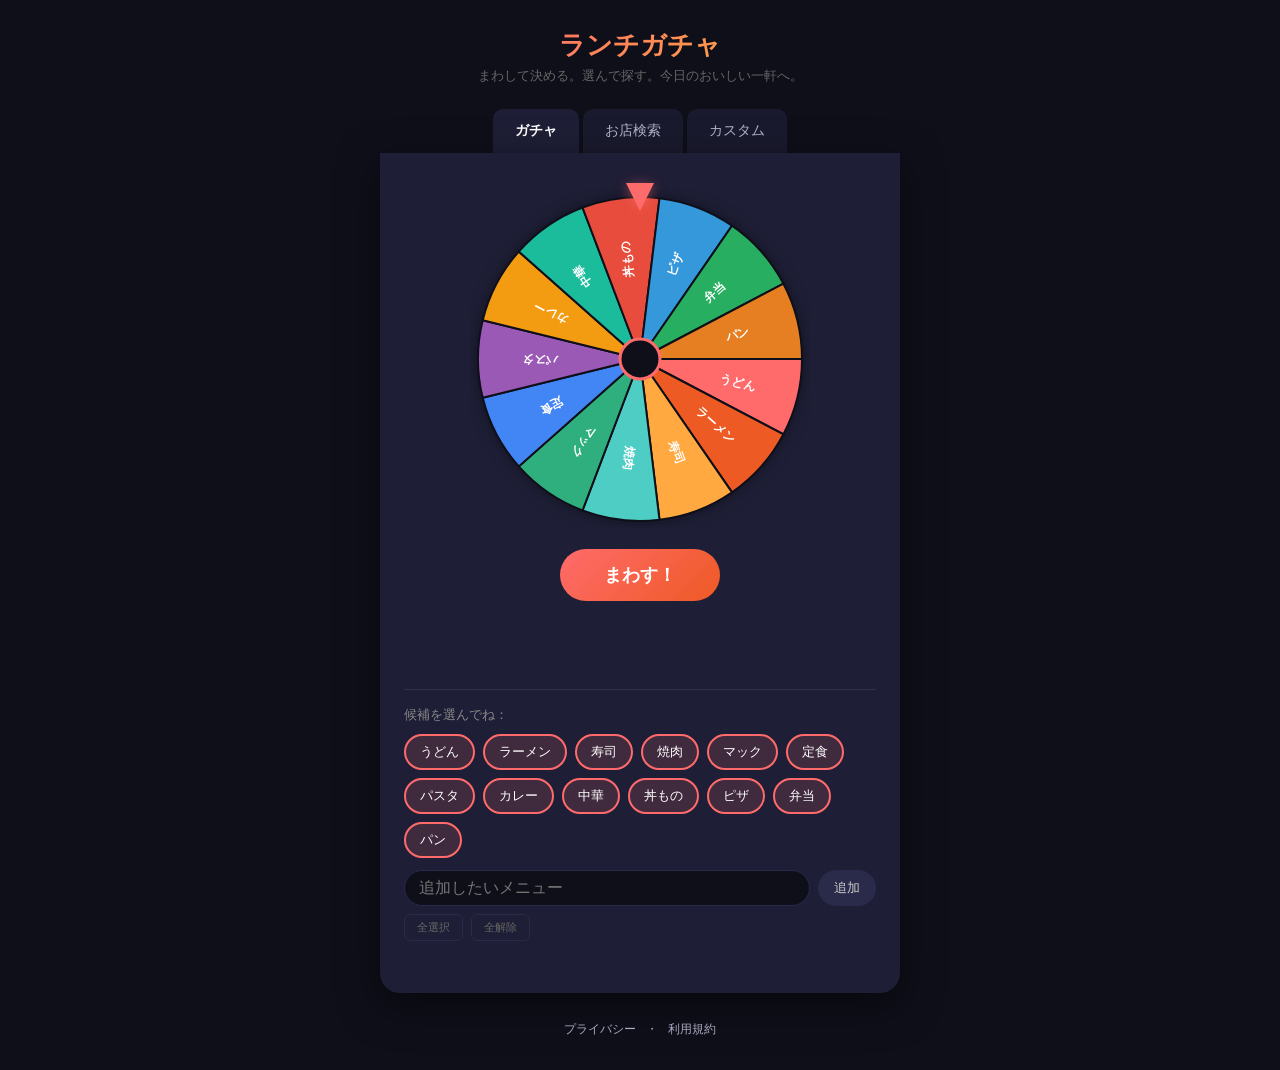
==== index.html @ 2dd6e172 "feat: enforce shared daily and monthly restaurant search limits" ====
<!DOCTYPE html>
<html lang="ja">
<head>
<meta charset="UTF-8">
<meta name="viewport" content="width=device-width, initial-scale=1.0, viewport-fit=cover">
<meta name="apple-mobile-web-app-capable" content="yes">
<meta name="theme-color" content="#0f0f1a">
<meta name="apple-mobile-web-app-title" content="ランチガチャ">
<link rel="apple-touch-icon" sizes="180x180" href="./icons/apple-touch-icon.png">
<link rel="icon" type="image/png" sizes="48x48" href="./icons/favicon.png">
<link rel="icon" type="image/svg+xml" href="./icons/app-icon.svg">
<title>ランチガチャ - 今日なに食べる？</title>
<link rel="stylesheet" href="./search.css">
<style>
  * { margin: 0; padding: 0; box-sizing: border-box; -webkit-tap-highlight-color: transparent; }
  html { -webkit-text-size-adjust: 100%; }
  body {
    font-family: -apple-system, 'Hiragino Sans', 'Segoe UI', sans-serif;
    background: #0f0f1a;
    color: #eee;
    min-height: 100vh;
    min-height: 100dvh;
    display: flex;
    flex-direction: column;
    align-items: center;
    padding: env(safe-area-inset-top) 0 calc(24px + env(safe-area-inset-bottom)) 0;
    overflow-x: hidden;
  }

  /* ヘッダー */
  .app-header {
    text-align: center;
    margin: 28px 0 8px;
  }
  .app-header h1 {
    font-size: 26px;
    font-weight: 800;
    background: linear-gradient(135deg, #ff6b6b, #ffa940);
    -webkit-background-clip: text;
    -webkit-text-fill-color: transparent;
    background-clip: text;
  }
  .app-header p {
    font-size: 13px;
    color: #666;
    margin-top: 4px;
  }

  /* タブ */
  .tabs {
    display: flex;
    gap: 4px;
    margin: 16px 0 0;
  }
  .tab {
    padding: 10px 28px;
    border: none;
    border-radius: 10px 10px 0 0;
    background: #1a1a2e;
    color: #666;
    font-size: 14px;
    cursor: pointer;
    transition: .2s;
  }
  .tab.active {
    background: #1e1e36;
    color: #fff;
    font-weight: bold;
  }

  /* メインコンテナ */
  .container {
    background: #1e1e36;
    border-radius: 0 0 20px 20px;
    padding: 28px 24px;
    width: 92%;
    max-width: 480px;
    display: flex;
    flex-direction: column;
    align-items: center;
    box-shadow: 0 12px 40px rgba(0,0,0,.5);
  }

  /* キャンバス */
  .wheel-wrapper {
    position: relative;
    margin: 8px 0 20px;
    width: 100%;
    max-width: 340px;
    aspect-ratio: 1;
  }
  canvas { display: block; width: 100%; height: 100%; }
  .pointer {
    position: absolute;
    top: -6px;
    left: 50%;
    transform: translateX(-50%);
    width: 0; height: 0;
    border-left: 14px solid transparent;
    border-right: 14px solid transparent;
    border-top: 28px solid #ff6b6b;
    filter: drop-shadow(0 2px 6px rgba(255,107,107,.5));
    z-index: 2;
  }

  /* ボタン */
  .btn-group {
    display: flex;
    gap: 12px;
    margin-bottom: 16px;
  }
  .spin-btn, .stop-btn {
    padding: 14px 44px;
    font-size: 18px;
    font-weight: bold;
    border: none;
    border-radius: 50px;
    color: #fff;
    cursor: pointer;
    transition: .2s;
  }
  .spin-btn {
    background: linear-gradient(135deg, #ff6b6b, #ee5a24);
  }
  .stop-btn {
    background: linear-gradient(135deg, #4ecdc4, #2eaf7d);
  }
  .spin-btn:hover, .stop-btn:hover { transform: scale(1.05); }
  .spin-btn:disabled, .stop-btn:disabled { opacity: .4; cursor: default; transform: none; }

  /* 結果 */
  .result-area {
    text-align: center;
    min-height: 48px;
    margin-bottom: 4px;
  }
  .result-text {
    font-size: 28px;
    font-weight: 800;
    color: #ffa940;
  }

  /* お店を探すボタン */
  .map-btn {
    display: none;
    margin-top: 12px;
    padding: 12px 28px;
    font-size: 15px;
    font-weight: bold;
    border: none;
    border-radius: 50px;
    background: linear-gradient(135deg, #4285f4, #34a853);
    color: #fff;
    cursor: pointer;
    transition: .2s;
    text-decoration: none;
  }
  .map-btn:hover { transform: scale(1.05); opacity: .9; }

  /* 位置情報ステータス */
  .location-status {
    font-size: 12px;
    color: #555;
    margin-top: 8px;
    text-align: center;
  }
  .location-status.ok { color: #4ecdc4; }
  .location-status.ng { color: #ff6b6b; }

  /* 項目選択エリア */
  .select-area {
    width: 100%;
    margin-top: 20px;
    border-top: 1px solid rgba(255,255,255,.08);
    padding-top: 16px;
  }
  .select-area .area-label {
    font-size: 13px;
    color: #888;
    display: block;
    margin-bottom: 10px;
  }
  .select-grid {
    display: flex;
    flex-wrap: wrap;
    gap: 8px;
    margin-bottom: 10px;
  }
  .item-toggle {
    padding: 7px 14px;
    border: 2px solid #2a2a4a;
    border-radius: 20px;
    background: transparent;
    color: #666;
    font-size: 13px;
    cursor: pointer;
    transition: .2s;
  }
  .item-toggle.active {
    background: rgba(255,107,107,.15);
    border-color: #ff6b6b;
    color: #fff;
  }
  .item-toggle:hover { border-color: #ff6b6b; }
  .add-item-row {
    display: flex;
    gap: 8px;
    margin-top: 12px;
  }
  .add-item-row input {
    flex: 1;
    padding: 8px 14px;
    background: #0f0f1a;
    border: 1px solid #2a2a4a;
    border-radius: 20px;
    color: #eee;
    font-size: 16px;
    outline: none;
  }
  .add-item-row input:focus { border-color: #ff6b6b; }
  .add-item-row button {
    padding: 8px 16px;
    background: #2a2a4a;
    border: none;
    border-radius: 20px;
    color: #ccc;
    font-size: 13px;
    cursor: pointer;
    white-space: nowrap;
    transition: .2s;
  }
  .add-item-row button:hover { background: #3a3a5a; color: #fff; }
  .select-actions {
    display: flex;
    gap: 8px;
    margin-top: 8px;
  }
  .select-actions button {
    padding: 5px 12px;
    background: none;
    border: 1px solid #2a2a4a;
    border-radius: 6px;
    color: #666;
    font-size: 11px;
    cursor: pointer;
    transition: .2s;
  }
  .select-actions button:hover { background: #2a2a4a; color: #fff; }
  .item-toggle .remove-x {
    margin-left: 5px;
    font-size: 11px;
    opacity: .5;
  }
  .item-toggle .remove-x:hover { opacity: 1; }
  .warn-msg {
    color: #ff6b6b;
    font-size: 12px;
    margin-top: 6px;
    min-height: 18px;
  }

  /* カスタム入力 */
  .custom-area {
    width: 100%;
    margin-top: 20px;
    border-top: 1px solid rgba(255,255,255,.08);
    padding-top: 16px;
  }
  .custom-area label {
    font-size: 13px;
    color: #888;
    display: block;
    margin-bottom: 6px;
  }
  .custom-area textarea {
    width: 100%;
    height: 100px;
    background: #0f0f1a;
    border: 1px solid #2a2a4a;
    border-radius: 10px;
    color: #eee;
    padding: 10px;
    font-size: 16px;
    resize: vertical;
  }
  .custom-area .apply-btn {
    margin-top: 8px;
    padding: 8px 20px;
    background: #2a2a4a;
    color: #ccc;
    border: none;
    border-radius: 8px;
    cursor: pointer;
    font-size: 13px;
  }
  .custom-area .apply-btn:hover { background: #3a3a5a; color: #fff; }

  /* スマホ向け */
  @media (max-width: 480px) {
    .app-header { margin: 16px 0 6px; }
    .app-header h1 { font-size: 22px; }
    .app-header p { font-size: 12px; }
    .tabs { margin: 10px 0 0; }
    .tab { padding: 8px 22px; font-size: 13px; }
    .container { padding: 20px 16px; width: 96%; }
    .wheel-wrapper { margin: 4px 0 16px; }
    .spin-btn, .stop-btn { padding: 12px 36px; font-size: 16px; }
    .result-text { font-size: 24px; }
    .map-btn { padding: 11px 22px; font-size: 14px; }
    .item-toggle { padding: 6px 12px; font-size: 12px; }
    .select-grid { gap: 6px; }
    .add-item-row input { padding: 8px 12px; }
  }

  /* 超小型画面 */
  @media (max-width: 360px) {
    .container { padding: 16px 12px; }
    .spin-btn, .stop-btn { padding: 10px 28px; font-size: 15px; }
    .item-toggle { padding: 5px 10px; font-size: 11px; }
  }

  /* hover無効化（タッチデバイス） */
  @media (hover: none) {
    .spin-btn:hover, .stop-btn:hover, .map-btn:hover,
    .item-toggle:hover, .select-actions button:hover,
    .add-item-row button:hover, .custom-area .apply-btn:hover {
      transform: none;
      opacity: 1;
    }
  }

  /* ボタンのタッチフィードバック */
  .spin-btn:active, .stop-btn:active { transform: scale(0.95); }
  .map-btn:active { transform: scale(0.95); }
  .item-toggle:active { transform: scale(0.95); }

  @keyframes pop {
    0% { transform: scale(0.5); opacity: 0; }
    70% { transform: scale(1.15); }
    100% { transform: scale(1); opacity: 1; }
  }
  @keyframes fadeUp {
    0% { transform: translateY(12px); opacity: 0; }
    100% { transform: translateY(0); opacity: 1; }
  }
</style>
</head>
<body>

<div class="app-header">
  <h1>ランチガチャ</h1>
  <p>まわして決める。選んで探す。今日のおいしい一軒へ。</p>
</div>

<div class="tabs" aria-label="機能を選ぶ">
  <button class="tab active" data-tab="lunch" aria-pressed="true" onclick="switchTab('lunch')">ガチャ</button>
  <button class="tab" data-tab="search" aria-pressed="false" onclick="switchTab('search')">お店検索</button>
  <button class="tab" data-tab="custom" aria-pressed="false" onclick="switchTab('custom')">カスタム</button>
</div>

<div class="container">
  <div id="gachaPanel" class="gacha-panel">
  <div class="wheel-wrapper">
    <div class="pointer"></div>
    <canvas id="wheelCanvas" width="340" height="340"></canvas>
  </div>
  <div class="btn-group">
    <button class="spin-btn" id="spinBtn" onclick="spin()">まわす！</button>
    <button class="stop-btn" id="stopBtn" onclick="stopSpin()" style="display:none">ストップ！</button>
  </div>

  <div class="result-area">
    <div class="result-text" id="result" aria-live="polite"></div>
    <button id="resultSearchBtn" class="primary-action" hidden>このジャンルでお店を探す</button>
    <a class="map-btn" id="mapBtn" target="_blank" rel="noopener noreferrer">通常のGoogleマップ検索</a>
    <div class="location-status" id="locationStatus"></div>
  </div>

  <!-- ランチ選択エリア -->
  <div class="select-area" id="lunchSelectArea">
    <span class="area-label">候補を選んでね：</span>
    <div class="select-grid" id="lunchGrid"></div>
    <div class="add-item-row">
      <input type="text" id="addItemInput" placeholder="追加したいメニュー" onkeydown="if(event.key==='Enter')addCustomItem()">
      <button onclick="addCustomItem()">追加</button>
    </div>
    <div class="select-actions">
      <button onclick="toggleAll(true)">全選択</button>
      <button onclick="toggleAll(false)">全解除</button>
    </div>
    <div class="warn-msg" id="warnMsg"></div>
  </div>

  <!-- カスタム入力エリア -->
  <div class="custom-area" id="customArea" style="display:none;">
    <label>項目を1行ずつ入力してください：</label>
    <textarea id="customInput">項目1
項目2
項目3</textarea>
    <button class="apply-btn" onclick="applyCustom()">反映する</button>
    <p id="customWarn" class="warn-msg" aria-live="polite"></p>
  </div>
  </div>

  <section id="searchPanel" class="search-panel" aria-labelledby="searchTitle" hidden>
    <p class="eyebrow">今日の気分から</p>
    <h2 id="searchTitle">評判のお店を探す</h2>
    <p class="search-intro">好きなジャンルと条件を選んで、近くのお店を検索。</p>
    <form id="restaurantSearchForm">
      <fieldset class="genre-fieldset">
        <legend>1. ジャンルを選ぶ</legend>
        <div id="genreGrid" class="genre-grid"></div>
        <label class="free-genre-label" for="genreInput">検索するジャンル・店名（編集できます）</label>
        <input id="genreInput" name="genre" type="text" maxlength="80" placeholder="例：そば、ハンバーグ" autocomplete="off" required>
      </fieldset>
      <fieldset class="filter-fieldset">
        <legend>2. お店の条件</legend>
        <div class="filter-grid">
          <label for="minRating">評価
            <select id="minRating" name="minRating">
              <option value="4" selected>★4.0以上</option>
              <option value="4.2">★4.2以上</option>
              <option value="4.5">★4.5以上</option>
            </select>
          </label>
          <label for="minReviews">口コミ件数
            <select id="minReviews" name="minReviews">
              <option value="50">50件以上</option>
              <option value="100" selected>100件以上</option>
              <option value="300">300件以上</option>
              <option value="500">500件以上</option>
            </select>
          </label>
          <label for="radiusKm">現在地からの距離
            <select id="radiusKm" name="radiusKm">
              <option value="1">1km以内</option>
              <option value="3">3km以内</option>
              <option value="5" selected>5km以内</option>
              <option value="10">10km以内</option>
            </select>
          </label>
          <label for="sortOrder">並び順
            <select id="sortOrder" name="sortOrder">
              <option value="rating">評価が高い順</option>
              <option value="reviews">口コミが多い順</option>
              <option value="distance">近い順</option>
            </select>
          </label>
        </div>
      </fieldset>
      <button id="searchBtn" class="primary-action" type="submit">この条件でお店を検索</button>
      <p class="search-hint">検索時に現在地を使用します。距離は直線距離です。</p>
    </form>
    <div id="searchStatus" class="search-status" role="status" aria-live="polite"></div>
    <p id="searchQuota" class="search-hint" aria-live="polite" hidden></p>
    <section id="searchResults" aria-labelledby="resultsTitle" hidden>
      <div class="results-heading"><h3 id="resultsTitle"></h3><span class="google-attribution" translate="no">Google Maps</span></div>
      <p id="resultCriteria" class="search-hint"></p>
      <p class="search-hint">取得できた候補の中から、条件に合うお店を最大10件表示します。</p>
      <ol id="restaurantList" class="restaurant-list"></ol>
      <a id="shortlistLink" class="primary-action shortlist-link" target="_blank" rel="noopener noreferrer" hidden>候補店をまとめてGoogleマップで開く</a>
    </section>
    <div class="normal-search">
      <a id="normalSearchLink" target="_blank" rel="noopener noreferrer">通常のGoogleマップ検索を開く ↗</a>
      <p>このリンクには、評価・口コミ件数の条件は適用されません。</p>
    </div>
  </section>
</div>

<footer class="app-footer"><a href="./privacy.html">プライバシー</a><span>・</span><a href="./terms.html">利用規約</a></footer>

<script src="./config.js"></script>
<script src="./search-core.js"></script>
<script src="./places-search.js"></script>
<script src="./search-ui.js"></script>

<script>
const LUNCH_ITEMS = [
  'うどん', 'ラーメン', '寿司', '焼肉', 'マック',
  '定食', 'パスタ', 'カレー', '中華', '丼もの',
  'ピザ', '弁当', 'パン'
];

const COLORS = [
  '#ff6b6b', '#ee5a24', '#ffa940', '#4ecdc4', '#2eaf7d',
  '#4285f4', '#9b59b6', '#f39c12', '#1abc9c', '#e74c3c',
  '#3498db', '#27ae60', '#e67e22'
];

let allLunchItems = [...LUNCH_ITEMS];
let lunchSelected = {};
allLunchItems.forEach(item => lunchSelected[item] = true);
let userAddedItems = new Set();

let items = [...allLunchItems];
let currentTab = 'lunch';
let spinning = false;
let currentAngle = 0;
let userLat = null;
let userLng = null;

const canvas = document.getElementById('wheelCanvas');
const ctx = canvas.getContext('2d');
let cx, cy, radius;

function resizeCanvas() {
  const wrapper = canvas.parentElement;
  const size = Math.min(wrapper.clientWidth, 340);
  if (size <= 0) return;
  const dpr = window.devicePixelRatio || 1;
  canvas.width = size * dpr;
  canvas.height = size * dpr;
  canvas.style.width = size + 'px';
  canvas.style.height = size + 'px';
  ctx.setTransform(dpr, 0, 0, dpr, 0, 0);
  cx = size / 2;
  cy = size / 2;
  radius = cx - 8;
  drawWheel();
}

window.addEventListener('resize', resizeCanvas);

// 現在地は検索操作時だけ取得し、画面を開いている間だけ保持する。
let locationPromise = null;
function getLocation() {
  if (locationPromise) return locationPromise;
  const statusEl = document.getElementById('locationStatus');
  locationPromise = new Promise((resolve, reject) => {
    if (!navigator.geolocation) {
      reject(Object.assign(new Error('位置情報に非対応のブラウザです。'), { code: 'LOCATION_UNAVAILABLE' }));
      return;
    }
    navigator.geolocation.getCurrentPosition(
      (pos) => {
        userLat = pos.coords.latitude;
        userLng = pos.coords.longitude;
        statusEl.textContent = '現在地を取得しました';
        statusEl.className = 'location-status ok';
        resolve({ lat: userLat, lng: userLng });
      },
      (error) => {
        statusEl.textContent = '現在地を取得できませんでした';
        statusEl.className = 'location-status ng';
        reject(Object.assign(new Error('現在地を取得できませんでした。'), {
          code: error.code === 1 ? 'LOCATION_DENIED' : 'LOCATION_UNAVAILABLE'
        }));
      },
      { enableHighAccuracy: false, timeout: 10000, maximumAge: 60000 }
    );
  }).finally(() => { locationPromise = null; });
  return locationPromise;
}

function drawWheel() {
  const n = items.length;
  const arc = (2 * Math.PI) / n;
  ctx.clearRect(0, 0, canvas.width, canvas.height);

  ctx.save();
  ctx.shadowColor = 'rgba(0,0,0,0.4)';
  ctx.shadowBlur = 16;
  ctx.beginPath();
  ctx.arc(cx, cy, radius, 0, 2 * Math.PI);
  ctx.fillStyle = '#111';
  ctx.fill();
  ctx.restore();

  for (let i = 0; i < n; i++) {
    const startAngle = currentAngle + i * arc;
    const endAngle = startAngle + arc;

    ctx.beginPath();
    ctx.moveTo(cx, cy);
    ctx.arc(cx, cy, radius, startAngle, endAngle);
    ctx.closePath();
    ctx.fillStyle = COLORS[i % COLORS.length];
    ctx.fill();
    ctx.strokeStyle = '#0f0f1a';
    ctx.lineWidth = 2;
    ctx.stroke();

    ctx.save();
    ctx.translate(cx, cy);
    ctx.rotate(startAngle + arc / 2);
    ctx.fillStyle = '#fff';
    ctx.font = `bold ${n > 10 ? 12 : 14}px -apple-system, 'Hiragino Sans', sans-serif`;
    ctx.textAlign = 'center';
    ctx.textBaseline = 'middle';
    ctx.fillText(items[i], radius * 0.62, 0);
    ctx.restore();
  }

  ctx.beginPath();
  ctx.arc(cx, cy, 20, 0, 2 * Math.PI);
  ctx.fillStyle = '#0f0f1a';
  ctx.fill();
  ctx.strokeStyle = '#ff6b6b';
  ctx.lineWidth = 3;
  ctx.stroke();
}

let animId = null;
let stopRequested = false;
let spinSpeed = 0;

function spin() {
  if (spinning || items.length < 2) return;
  spinning = true;
  setGachaBusy(true);
  stopRequested = false;
  document.getElementById('spinBtn').style.display = 'none';
  document.getElementById('stopBtn').style.display = 'inline-block';
  document.getElementById('result').textContent = '';
  document.getElementById('mapBtn').style.display = 'none';
  document.getElementById('resultSearchBtn').hidden = true;

  spinSpeed = 0.15 + Math.random() * 0.05;
  let lastTime = performance.now();

  function animateConstant(now) {
    const dt = now - lastTime;
    lastTime = now;
    currentAngle = (currentAngle + spinSpeed * dt / 16) % (Math.PI * 2);
    drawWheel();
    if (!stopRequested) {
      animId = requestAnimationFrame(animateConstant);
    } else {
      decelerate();
    }
  }
  animId = requestAnimationFrame(animateConstant);
}

function stopSpin() {
  if (!spinning || stopRequested) return;
  stopRequested = true;
  document.getElementById('stopBtn').disabled = true;
}

function decelerate() {
  const duration = 2000 + Math.random() * 1000;
  const startSpeed = spinSpeed;
  const start = performance.now();

  function animateSlow(now) {
    const elapsed = now - start;
    const t = Math.min(elapsed / duration, 1);
    const easedT = 1 - Math.pow(1 - t, 3);
    const curSpeed = startSpeed * (1 - easedT);

    currentAngle = (currentAngle + curSpeed) % (Math.PI * 2);
    drawWheel();

    if (t < 1) {
      animId = requestAnimationFrame(animateSlow);
    } else {
      spinning = false;
      setGachaBusy(false);
      stopRequested = false;
      document.getElementById('stopBtn').style.display = 'none';
      document.getElementById('stopBtn').disabled = false;
      document.getElementById('spinBtn').style.display = 'inline-block';
      showResult();
    }
  }
  animId = requestAnimationFrame(animateSlow);
}

function showResult() {
  const n = items.length;
  const arc = (2 * Math.PI) / n;
  const pointerAngle = Math.PI * 1.5;
  let normalizedAngle = (pointerAngle - currentAngle % (Math.PI * 2) + Math.PI * 4) % (Math.PI * 2);
  let index = Math.floor(normalizedAngle / arc);
  if (index >= n) index = 0;

  const chosen = items[index];
  const resultEl = document.getElementById('result');
  resultEl.textContent = chosen;
  resultEl.style.animation = 'none';
  resultEl.offsetHeight;
  resultEl.style.animation = 'pop .4s ease';

  const mapBtn = document.getElementById('mapBtn');
  mapBtn.href = LunchSearchCore.buildSearchUrl(chosen, userLat !== null ? { lat: userLat, lng: userLng } : null);
  mapBtn.style.display = 'inline-block';
  mapBtn.style.animation = 'fadeUp .4s ease';
  const searchBtn = document.getElementById('resultSearchBtn');
  searchBtn.hidden = false;
  searchBtn.onclick = () => {
    LunchSearchUI.chooseGenre(chosen);
    switchTab('search');
  };
}

function setGachaBusy(busy) {
  document.querySelectorAll('.tabs button, #lunchSelectArea button, #lunchSelectArea input, #customArea button, #customArea textarea')
    .forEach(control => { control.disabled = busy; });
}

function buildLunchGrid() {
  const grid = document.getElementById('lunchGrid');
  grid.innerHTML = '';
  allLunchItems.forEach(name => {
    const btn = document.createElement('button');
    btn.className = 'item-toggle' + (lunchSelected[name] ? ' active' : '');
    btn.appendChild(document.createTextNode(name));

    if (userAddedItems.has(name)) {
      const x = document.createElement('span');
      x.className = 'remove-x';
      x.textContent = ' x';
      x.onclick = (e) => { e.stopPropagation(); removeCustomItem(name); };
      btn.appendChild(x);
    }

    btn.onclick = () => {
      lunchSelected[name] = !lunchSelected[name];
      btn.classList.toggle('active');
      updateLunchItems();
    };
    grid.appendChild(btn);
  });
}

function addCustomItem() {
  const input = document.getElementById('addItemInput');
  const name = input.value.trim();
  if (!name || allLunchItems.includes(name)) { input.value = ''; return; }
  allLunchItems.push(name);
  lunchSelected[name] = true;
  userAddedItems.add(name);
  input.value = '';
  buildLunchGrid();
  updateLunchItems();
}

function removeCustomItem(name) {
  allLunchItems = allLunchItems.filter(n => n !== name);
  delete lunchSelected[name];
  userAddedItems.delete(name);
  buildLunchGrid();
  updateLunchItems();
}

function toggleAll(state) {
  allLunchItems.forEach(name => lunchSelected[name] = state);
  buildLunchGrid();
  updateLunchItems();
}

function updateLunchItems() {
  const selected = allLunchItems.filter(name => lunchSelected[name]);
  const warn = document.getElementById('warnMsg');
  if (selected.length < 2) {
    warn.textContent = '2つ以上選んでください';
    document.getElementById('spinBtn').disabled = true;
    return;
  }
  warn.textContent = '';
  items = selected;
  currentAngle = 0;
  document.getElementById('result').textContent = '';
  document.getElementById('mapBtn').style.display = 'none';
  document.getElementById('resultSearchBtn').hidden = true;
  document.getElementById('spinBtn').disabled = false;
  drawWheel();
}

function switchTab(tab) {
  if (spinning) return;
  currentTab = tab;
  document.querySelectorAll('.tab').forEach(button => {
    const active = button.dataset.tab === tab;
    button.classList.toggle('active', active);
    button.setAttribute('aria-pressed', String(active));
  });
  document.getElementById('gachaPanel').hidden = tab === 'search';
  document.getElementById('searchPanel').hidden = tab !== 'search';
  if (tab === 'search') return;
  document.getElementById('lunchSelectArea').style.display = tab === 'lunch' ? '' : 'none';
  document.getElementById('customArea').style.display = tab === 'custom' ? 'block' : 'none';
  if (tab === 'lunch') updateLunchItems();
  else applyCustom();
  document.getElementById('result').textContent = '';
  document.getElementById('mapBtn').style.display = 'none';
  document.getElementById('resultSearchBtn').hidden = true;
  currentAngle = 0;
  resizeCanvas();
}

function applyCustom() {
  if (spinning) return;
  const text = document.getElementById('customInput').value.trim();
  const lines = text.split('\n').map(s => s.trim()).filter(s => s.length > 0);
  const valid = lines.length >= 2;
  document.getElementById('spinBtn').disabled = !valid;
  document.getElementById('customWarn').textContent = valid ? '' : '2つ以上の項目を入力してください';
  if (valid) {
    items = lines;
    currentAngle = 0;
    document.getElementById('result').textContent = '';
    document.getElementById('mapBtn').style.display = 'none';
    document.getElementById('resultSearchBtn').hidden = true;
    drawWheel();
  }
}

// 初期化
LunchSearchUI.init({ genres: LUNCH_ITEMS, getLocation });
buildLunchGrid();
resizeCanvas();
</script>

</body>
</html>
---- search.css ----
[hidden] { display: none !important; }
body .container { max-width: 520px; }
.gacha-panel { width: 100%; display: flex; flex-direction: column; align-items: center; }
.tabs button.tab { padding: 12px 22px; min-height: 44px; color: #b5b5ca; }
.tabs button.tab.active { color: #fff; }
button:focus-visible, a:focus-visible, input:focus-visible, select:focus-visible, textarea:focus-visible {
  outline: 3px solid #ffa940; outline-offset: 4px;
}
button:disabled { cursor: not-allowed; opacity: .55; }
.search-panel { width: 100%; }
.eyebrow { color: #4ecdc4; font-size: 12px; font-weight: 700; letter-spacing: .12em; margin-bottom: 6px; }
.search-panel h2 { color: #fff; font-size: 24px; line-height: 1.5; }
.search-intro { font-size: 13px; line-height: 1.8; color: #b7b7cc; margin: 8px 0 22px; }
.genre-fieldset, .filter-fieldset { border: 0; padding: 0; margin: 0 0 22px; min-width: 0; }
.search-panel legend { color: #eee; font-size: 14px; font-weight: bold; margin-bottom: 12px; }
.genre-grid { display: flex; flex-wrap: wrap; gap: 8px; margin-bottom: 14px; }
.genre-choice { min-height: 40px; padding: 9px 16px; border: 1px solid #41415e; border-radius: 24px; color: #c7c7db; background: #19192e; font-size: 14px; cursor: pointer; }
.genre-choice[aria-pressed="true"] { color: #fff; border-color: #4ecdc4; background: #244342; box-shadow: 0 0 0 1px #4ecdc4; }
.free-genre-label { display: block; font-size: 12px; color: #b7b7cc; margin-bottom: 8px; }
.search-panel input, .search-panel select { width: 100%; min-height: 46px; border: 1px solid #45455e; border-radius: 10px; padding: 10px 12px; background: #131324; color: #eee; font: inherit; font-size: 16px; }
.search-panel input::placeholder { color: #9292ac; }
.filter-grid { display: grid; grid-template-columns: repeat(2, minmax(0, 1fr)); gap: 14px 12px; }
.filter-grid label { display: grid; gap: 8px; font-size: 12px; color: #b7b7cc; min-width: 0; }
.primary-action { display: block; width: 100%; min-height: 48px; padding: 13px 14px; border: 0; border-radius: 12px; background: linear-gradient(135deg, #4ecdc4, #238b71); color: #fff; font-size: 15px; font-weight: bold; text-align: center; text-decoration: none; line-height: 1.5; cursor: pointer; }
.primary-action:hover { filter: brightness(1.08); }
.result-area .primary-action { margin-top: 14px; }
.result-area .map-btn { font-size: 13px; background: transparent; padding: 10px; color: #b7c9f6; }
.search-hint { font-size: 12px; line-height: 1.7; color: #a9a9c0; margin: 10px 0; }
.search-status { margin: 18px 0 12px; padding: 12px 14px; background: #161629; border-left: 3px solid #4ecdc4; border-radius: 6px; font-size: 13px; line-height: 1.8; color: #d8d8e4; }
.search-status:empty { display: none; }
.search-status[data-state="error"], .search-status[data-state="unavailable"] { border-color: #ffa940; }
.results-heading { display: flex; flex-wrap: wrap; align-items: center; justify-content: space-between; gap: 8px; margin-top: 24px; }
.results-heading h3 { font-size: 18px; }
.google-attribution { color: #fff; font-family: Arial, sans-serif; font-size: 14px; font-weight: 400; white-space: nowrap; }
.restaurant-list { list-style: none; padding: 0; margin: 14px 0; display: grid; gap: 12px; }
.restaurant-card { border: 1px solid #3b3b58; background: #18182d; border-radius: 14px; padding: 16px; overflow-wrap: anywhere; }
.restaurant-card h4 { font-size: 17px; line-height: 1.6; margin-bottom: 6px; }
.restaurant-stats { display: flex; flex-wrap: wrap; align-items: center; gap: 6px 14px; font-size: 13px; color: #b8b8d0; line-height: 1.8; }
.restaurant-rating { color: #ffc267; font-size: 16px; font-weight: bold; }
.restaurant-link { display: inline-block; margin-top: 10px; padding: 10px 0 4px; color: #86dcd6; font-size: 14px; text-decoration: none; }
.restaurant-attributions { color: #b7b7cc; font-size: 12px; margin-top: 8px; }
.restaurant-attributions a { color: #b7c9f6; }
.shortlist-link { margin-top: 16px; font-size: 14px; }
.normal-search { margin-top: 24px; padding-top: 18px; border-top: 1px solid #3b3b58; }
.normal-search a { color: #b7c9f6; font-size: 13px; line-height: 1.8; }
.normal-search p { margin-top: 6px; font-size: 11px; color: #aaaac1; line-height: 1.8; }
.app-footer { display: flex; gap: 10px; margin-top: 20px; color: #9999b2; font-size: 12px; }
.app-footer a { color: #aaaac1; text-decoration: none; padding: 8px 0; }
.app-footer span { padding: 8px 0; }
@media (max-width: 380px) {
  .tabs button.tab { padding: 10px 16px; }
  .search-panel h2 { font-size: 22px; }
  .genre-choice { padding: 8px 13px; }
  .filter-grid { gap: 12px 8px; }
  .search-panel select { padding: 10px 6px; font-size: 14px; }
}
@media (prefers-reduced-motion: reduce) {
  *, *::before, *::after { transition: none !important; animation: none !important; }
}
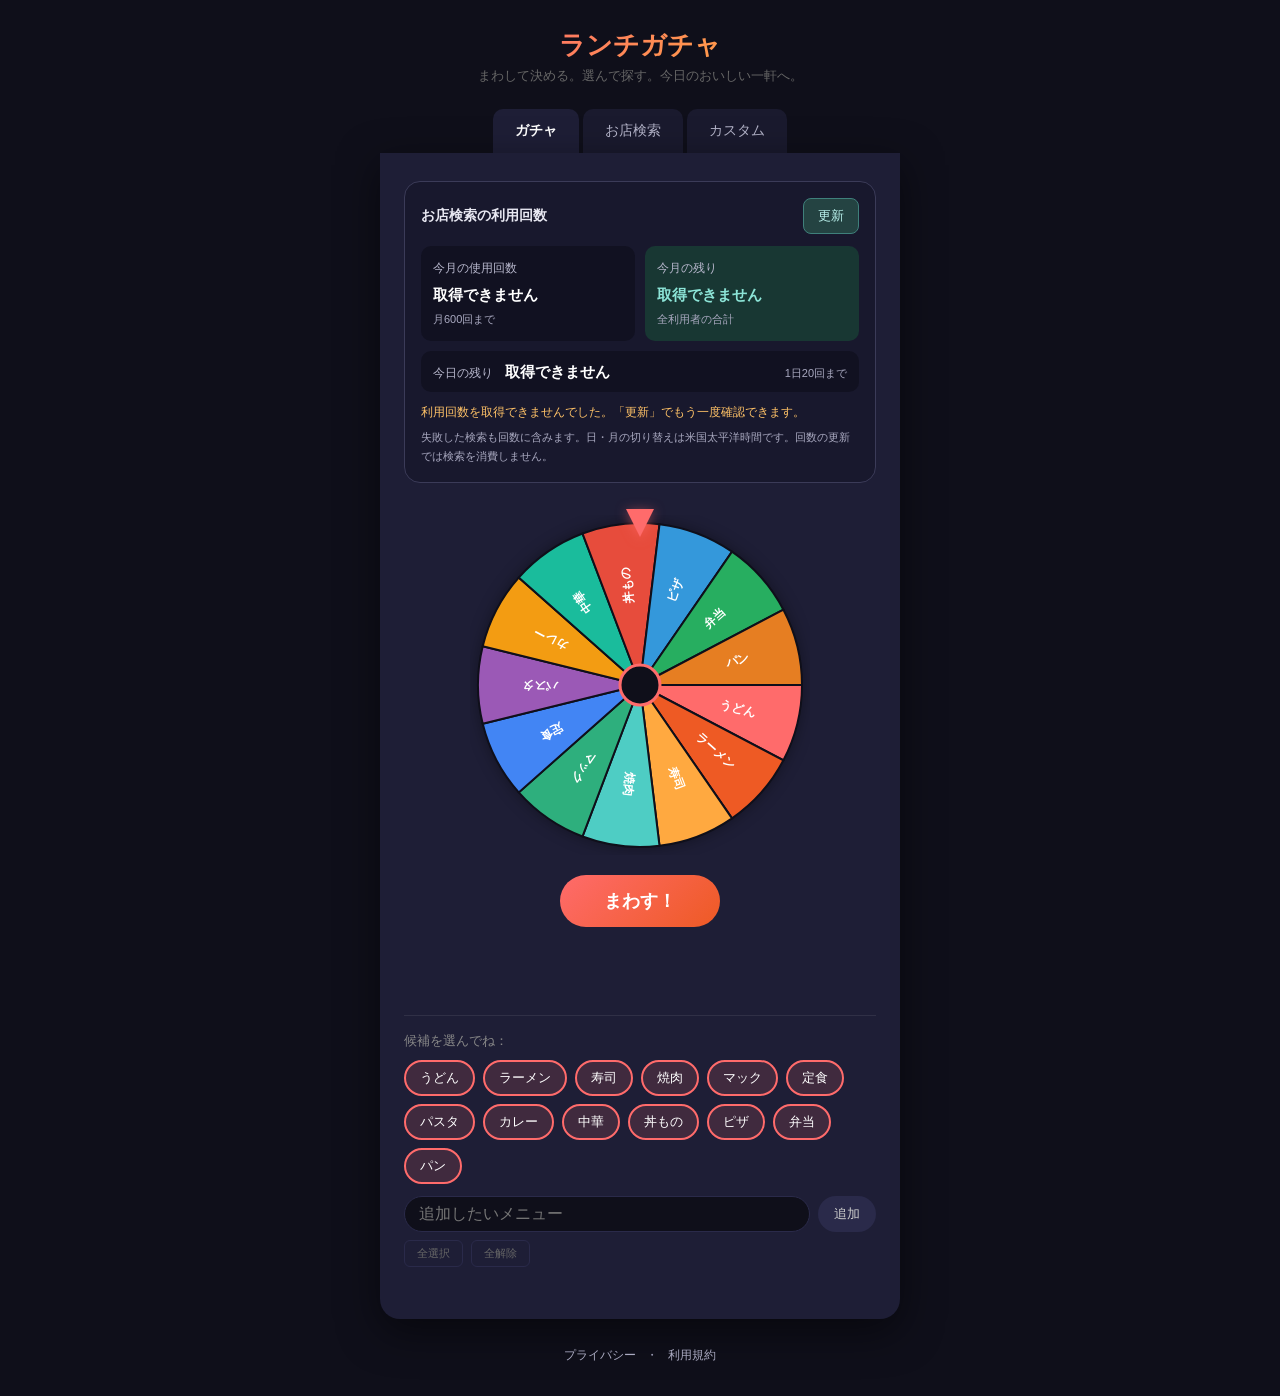
==== commit 075d8faf: "検索条件を拡充し、共有利用回数と残り回数を表示" ====
--- a/index.html
+++ b/index.html
@@ -359,6 +359,19 @@
 </div>
 
 <div class="container">
+  <section id="searchQuota" class="quota-panel" aria-labelledby="quotaTitle">
+    <div class="quota-heading">
+      <h2 id="quotaTitle">お店検索の利用回数</h2>
+      <button id="quotaRefreshBtn" type="button">更新</button>
+    </div>
+    <dl class="quota-cards" aria-live="polite" aria-atomic="true">
+      <div class="quota-card"><dt>今月の使用回数</dt><dd id="quotaMonthUsed">確認中…</dd><small>月600回まで</small></div>
+      <div class="quota-card quota-card-remaining"><dt>今月の残り</dt><dd id="quotaMonthRemaining">確認中…</dd><small>全利用者の合計</small></div>
+      <div class="quota-card quota-card-day"><dt>今日の残り</dt><dd id="quotaDayRemaining">確認中…</dd><small>1日20回まで</small></div>
+    </dl>
+    <p id="quotaStatus" class="quota-status" role="status">利用回数を確認中です。</p>
+    <p class="quota-note">失敗した検索も回数に含みます。日・月の切り替えは米国太平洋時間です。回数の更新では検索を消費しません。</p>
+  </section>
   <div id="gachaPanel" class="gacha-panel">
   <div class="wheel-wrapper">
     <div class="pointer"></div>
@@ -418,6 +431,8 @@
         <div class="filter-grid">
           <label for="minRating">評価
             <select id="minRating" name="minRating">
+              <option value="0">指定なし</option>
+              <option value="3.5">★3.5以上</option>
               <option value="4" selected>★4.0以上</option>
               <option value="4.2">★4.2以上</option>
               <option value="4.5">★4.5以上</option>
@@ -425,14 +440,18 @@
           </label>
           <label for="minReviews">口コミ件数
             <select id="minReviews" name="minReviews">
+              <option value="0">指定なし</option>
               <option value="50">50件以上</option>
               <option value="100" selected>100件以上</option>
               <option value="300">300件以上</option>
               <option value="500">500件以上</option>
+              <option value="1000">1000件以上</option>
             </select>
           </label>
           <label for="radiusKm">現在地からの距離
             <select id="radiusKm" name="radiusKm">
+              <option value="0.1">100m以内</option>
+              <option value="0.5">500m以内</option>
               <option value="1">1km以内</option>
               <option value="3">3km以内</option>
               <option value="5" selected>5km以内</option>
@@ -452,7 +471,6 @@
       <p class="search-hint">検索時に現在地を使用します。距離は直線距離です。</p>
     </form>
     <div id="searchStatus" class="search-status" role="status" aria-live="polite"></div>
-    <p id="searchQuota" class="search-hint" aria-live="polite" hidden></p>
     <section id="searchResults" aria-labelledby="resultsTitle" hidden>
       <div class="results-heading"><h3 id="resultsTitle"></h3><span class="google-attribution" translate="no">Google Maps</span></div>
       <p id="resultCriteria" class="search-hint"></p>
@@ -815,3 +833,4 @@
 
 </body>
 </html>
+
--- a/search.css
+++ b/search.css
@@ -8,6 +8,24 @@
 }
 button:disabled { cursor: not-allowed; opacity: .55; }
 .search-panel { width: 100%; }
+.quota-panel { width: 100%; margin: 0 0 24px; padding: 16px; border: 1px solid #3b3b58; border-radius: 16px; background: #18182d; }
+.quota-heading { display: flex; align-items: center; justify-content: space-between; gap: 12px; margin-bottom: 12px; }
+.quota-heading h2 { color: #e8e8f2; font-size: 14px; }
+.quota-heading button { min-height: 36px; padding: 7px 14px; color: #b9f1ec; background: #244342; border: 1px solid #3f807b; border-radius: 8px; cursor: pointer; }
+.quota-cards { display: grid; grid-template-columns: repeat(2, minmax(0, 1fr)); gap: 10px; margin: 0; }
+.quota-card { min-width: 0; padding: 14px 12px; border-radius: 10px; background: #111121; }
+.quota-card dt { color: #b7b7cc; font-size: 12px; }
+.quota-card dd { margin: 7px 0 4px; color: #fff; font-size: 24px; font-weight: bold; line-height: 1.4; overflow-wrap: anywhere; }
+.quota-card small { color: #a9a9c0; font-size: 11px; }
+.quota-card-remaining { background: #183733; }
+.quota-card-remaining dd { color: #8ce4d7; }
+.quota-card-day { grid-column: 1 / -1; display: flex; flex-wrap: wrap; align-items: baseline; gap: 6px 12px; padding: 10px 12px; }
+.quota-card-day dd { font-size: 20px; margin: 0; }
+.quota-card-day small { margin-left: auto; }
+.quota-panel[data-state="loading"] dd, .quota-panel[data-state="idle"] dd, .quota-panel[data-state="error"] dd { font-size: 15px; }
+.quota-status { margin: 10px 0 0; color: #c5d6d4; font-size: 12px; line-height: 1.7; }
+.quota-panel[data-state="error"] .quota-status { color: #ffc267; }
+.quota-note { margin-top: 6px; color: #a9a9c0; font-size: 11px; line-height: 1.7; }
 .eyebrow { color: #4ecdc4; font-size: 12px; font-weight: 700; letter-spacing: .12em; margin-bottom: 6px; }
 .search-panel h2 { color: #fff; font-size: 24px; line-height: 1.5; }
 .search-intro { font-size: 13px; line-height: 1.8; color: #b7b7cc; margin: 8px 0 22px; }
@@ -57,3 +75,4 @@
 @media (prefers-reduced-motion: reduce) {
   *, *::before, *::after { transition: none !important; animation: none !important; }
 }
+
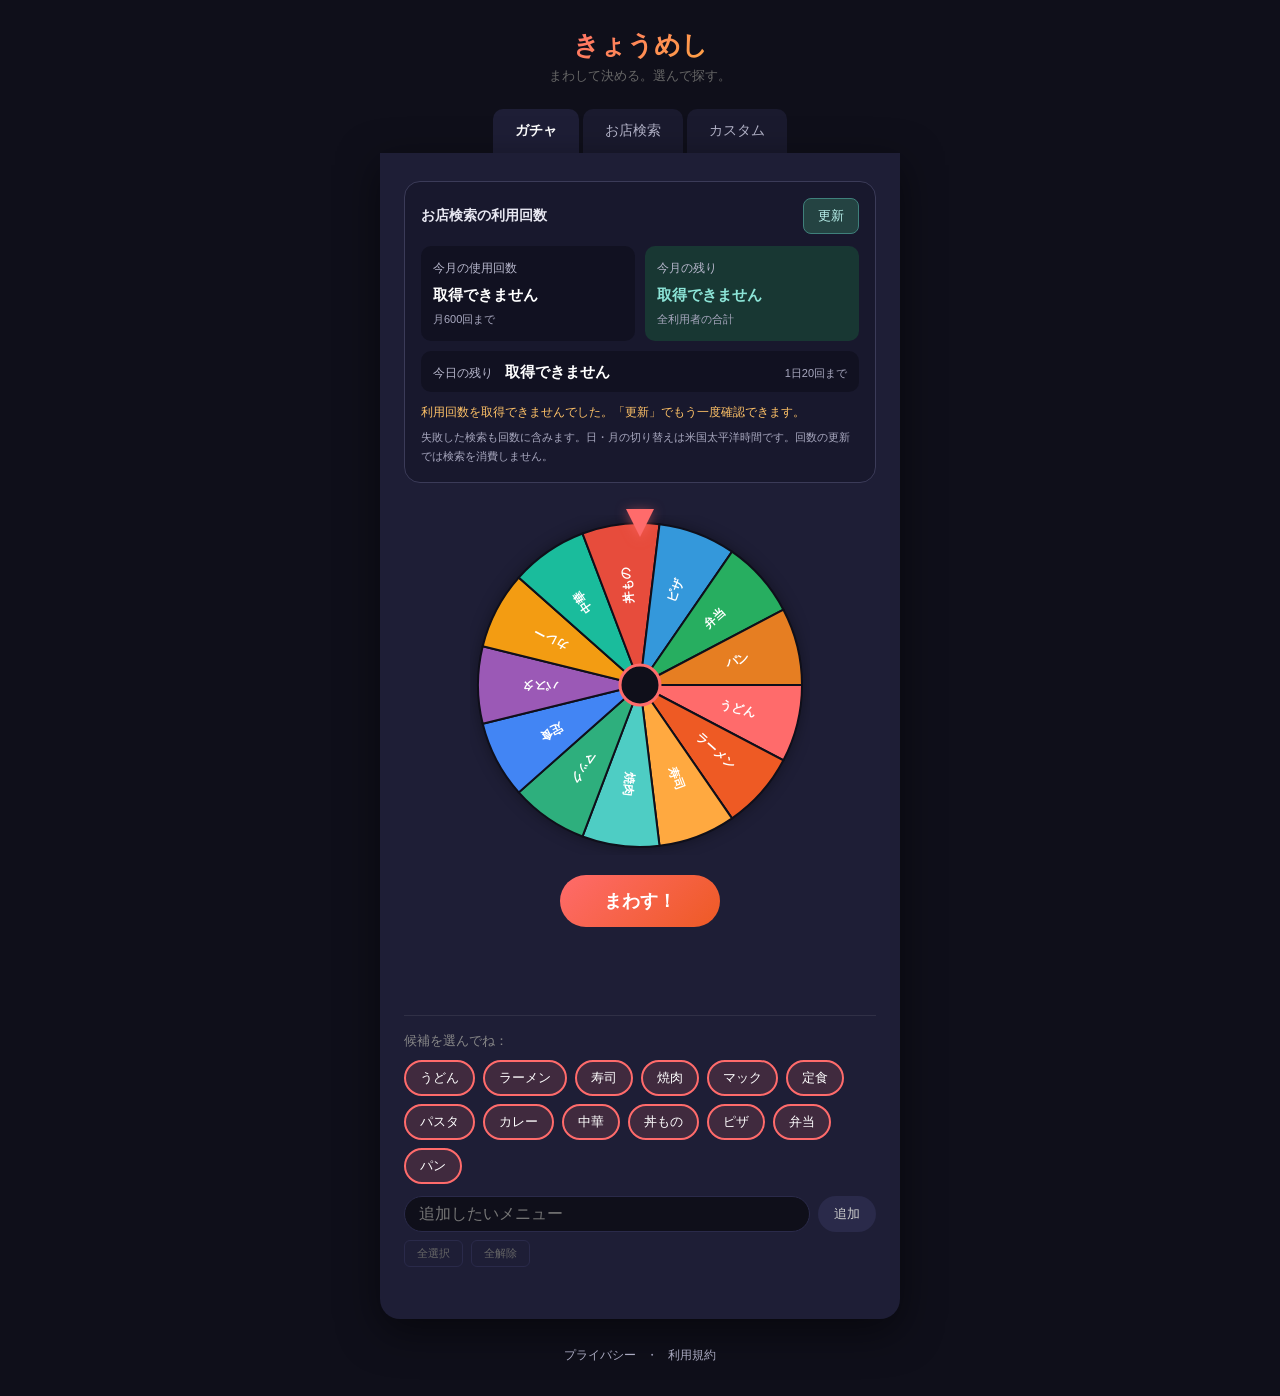
==== commit cc681300: "アプリ名をきょうめしに変更し、副題と関連表記を統一" ====
--- a/index.html
+++ b/index.html
@@ -5,11 +5,11 @@
 <meta name="viewport" content="width=device-width, initial-scale=1.0, viewport-fit=cover">
 <meta name="apple-mobile-web-app-capable" content="yes">
 <meta name="theme-color" content="#0f0f1a">
-<meta name="apple-mobile-web-app-title" content="ランチガチャ">
+<meta name="apple-mobile-web-app-title" content="きょうめし">
 <link rel="apple-touch-icon" sizes="180x180" href="./icons/apple-touch-icon.png">
 <link rel="icon" type="image/png" sizes="48x48" href="./icons/favicon.png">
 <link rel="icon" type="image/svg+xml" href="./icons/app-icon.svg">
-<title>ランチガチャ - 今日なに食べる？</title>
+<title>きょうめし - まわして決める。選んで探す。</title>
 <link rel="stylesheet" href="./search.css">
 <style>
   * { margin: 0; padding: 0; box-sizing: border-box; -webkit-tap-highlight-color: transparent; }
@@ -348,8 +348,8 @@
 <body>
 
 <div class="app-header">
-  <h1>ランチガチャ</h1>
-  <p>まわして決める。選んで探す。今日のおいしい一軒へ。</p>
+  <h1>きょうめし</h1>
+  <p>まわして決める。選んで探す。</p>
 </div>
 
 <div class="tabs" aria-label="機能を選ぶ">
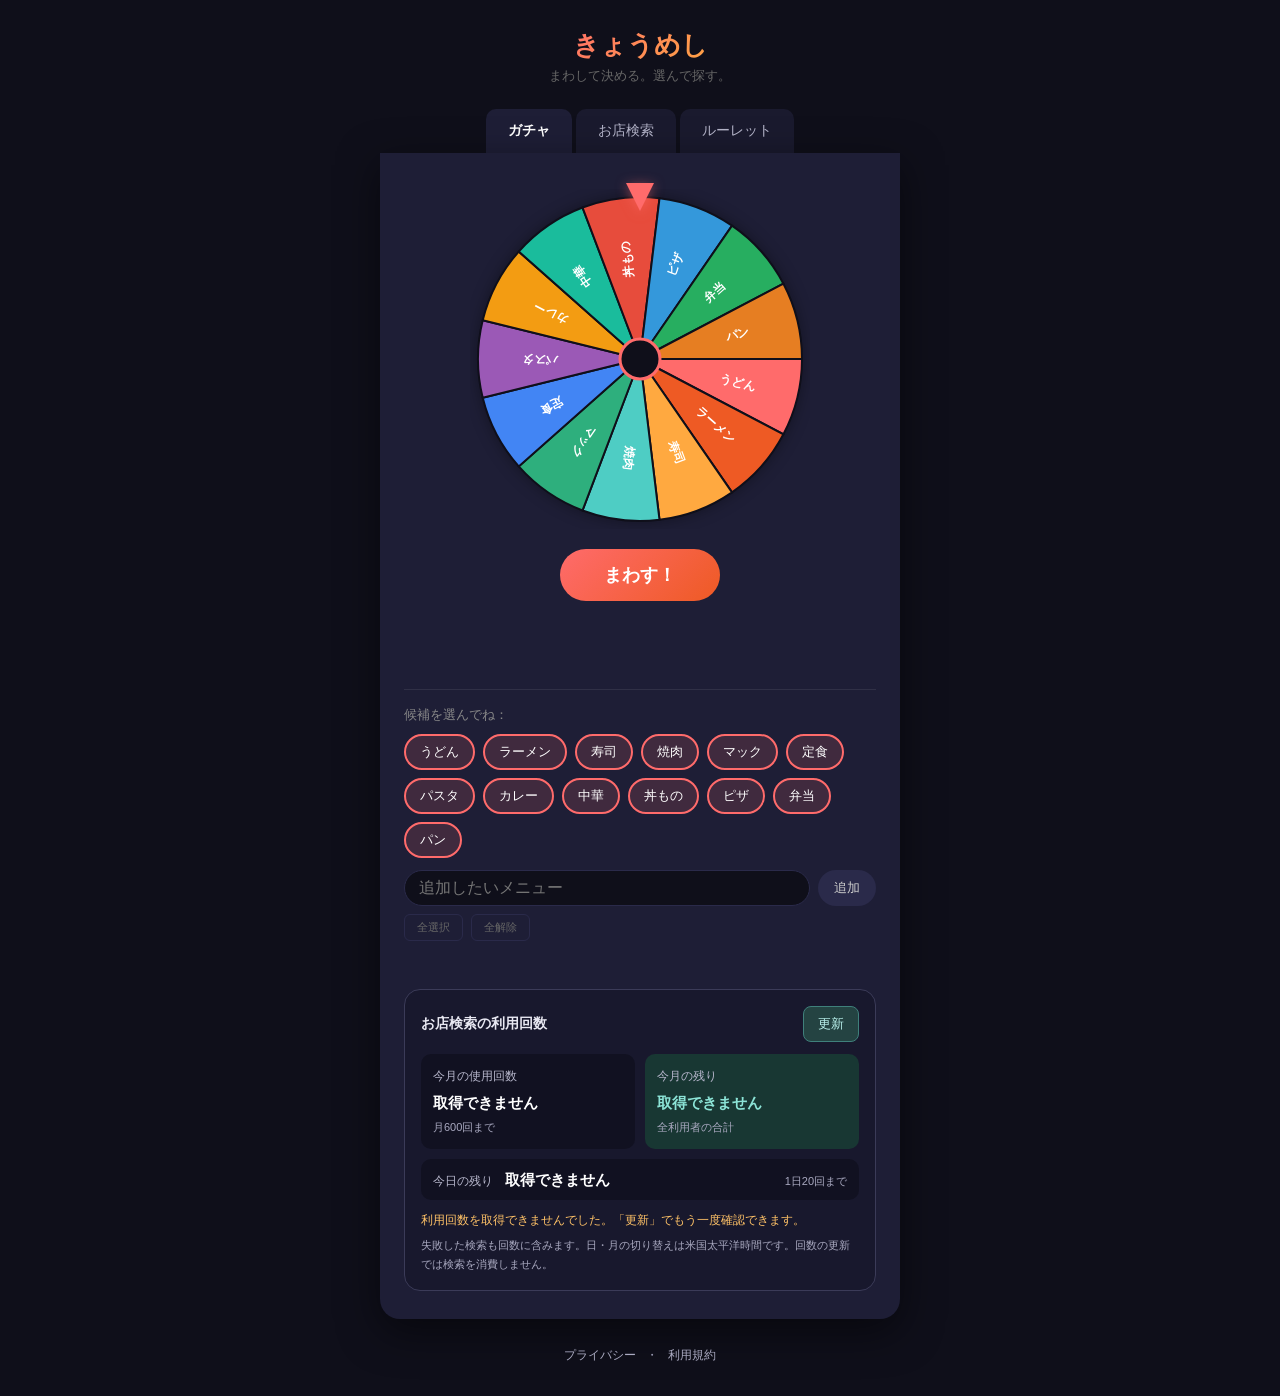
==== commit ff76e7cc: "汎用ルーレットを食事UIから分離し利用回数を最下部へ移動" ====
--- a/index.html
+++ b/index.html
@@ -348,30 +348,17 @@
 <body>
 
 <div class="app-header">
-  <h1>きょうめし</h1>
-  <p>まわして決める。選んで探す。</p>
+  <h1 id="appTitle">きょうめし</h1>
+  <p id="appSubtitle">まわして決める。選んで探す。</p>
 </div>
 
 <div class="tabs" aria-label="機能を選ぶ">
   <button class="tab active" data-tab="lunch" aria-pressed="true" onclick="switchTab('lunch')">ガチャ</button>
   <button class="tab" data-tab="search" aria-pressed="false" onclick="switchTab('search')">お店検索</button>
-  <button class="tab" data-tab="custom" aria-pressed="false" onclick="switchTab('custom')">カスタム</button>
+  <button class="tab" data-tab="custom" aria-pressed="false" onclick="switchTab('custom')">ルーレット</button>
 </div>
 
 <div class="container">
-  <section id="searchQuota" class="quota-panel" aria-labelledby="quotaTitle">
-    <div class="quota-heading">
-      <h2 id="quotaTitle">お店検索の利用回数</h2>
-      <button id="quotaRefreshBtn" type="button">更新</button>
-    </div>
-    <dl class="quota-cards" aria-live="polite" aria-atomic="true">
-      <div class="quota-card"><dt>今月の使用回数</dt><dd id="quotaMonthUsed">確認中…</dd><small>月600回まで</small></div>
-      <div class="quota-card quota-card-remaining"><dt>今月の残り</dt><dd id="quotaMonthRemaining">確認中…</dd><small>全利用者の合計</small></div>
-      <div class="quota-card quota-card-day"><dt>今日の残り</dt><dd id="quotaDayRemaining">確認中…</dd><small>1日20回まで</small></div>
-    </dl>
-    <p id="quotaStatus" class="quota-status" role="status">利用回数を確認中です。</p>
-    <p class="quota-note">失敗した検索も回数に含みます。日・月の切り替えは米国太平洋時間です。回数の更新では検索を消費しません。</p>
-  </section>
   <div id="gachaPanel" class="gacha-panel">
   <div class="wheel-wrapper">
     <div class="pointer"></div>
@@ -483,6 +470,19 @@
       <p>このリンクには、評価・口コミ件数の条件は適用されません。</p>
     </div>
   </section>
+  <section id="searchQuota" class="quota-panel" aria-labelledby="quotaTitle">
+    <div class="quota-heading">
+      <h2 id="quotaTitle">お店検索の利用回数</h2>
+      <button id="quotaRefreshBtn" type="button">更新</button>
+    </div>
+    <dl class="quota-cards" aria-live="polite" aria-atomic="true">
+      <div class="quota-card"><dt>今月の使用回数</dt><dd id="quotaMonthUsed">確認中…</dd><small>月600回まで</small></div>
+      <div class="quota-card quota-card-remaining"><dt>今月の残り</dt><dd id="quotaMonthRemaining">確認中…</dd><small>全利用者の合計</small></div>
+      <div class="quota-card quota-card-day"><dt>今日の残り</dt><dd id="quotaDayRemaining">確認中…</dd><small>1日20回まで</small></div>
+    </dl>
+    <p id="quotaStatus" class="quota-status" role="status">利用回数を確認中です。</p>
+    <p class="quota-note">失敗した検索も回数に含みます。日・月の切り替えは米国太平洋時間です。回数の更新では検索を消費しません。</p>
+  </section>
 </div>
 
 <footer class="app-footer"><a href="./privacy.html">プライバシー</a><span>・</span><a href="./terms.html">利用規約</a></footer>
@@ -516,6 +516,8 @@
 let currentAngle = 0;
 let userLat = null;
 let userLng = null;
+const defaultDocumentTitle = document.title;
+const defaultAppTitle = document.getElementById('appTitle').textContent;
 
 const canvas = document.getElementById('wheelCanvas');
 const ctx = canvas.getContext('2d');
@@ -572,8 +574,9 @@
 
 function drawWheel() {
   const n = items.length;
+  ctx.clearRect(0, 0, canvas.width, canvas.height);
+  if (!n) return;
   const arc = (2 * Math.PI) / n;
-  ctx.clearRect(0, 0, canvas.width, canvas.height);
 
   ctx.save();
   ctx.shadowColor = 'rgba(0,0,0,0.4)';
@@ -629,9 +632,7 @@
   stopRequested = false;
   document.getElementById('spinBtn').style.display = 'none';
   document.getElementById('stopBtn').style.display = 'inline-block';
-  document.getElementById('result').textContent = '';
-  document.getElementById('mapBtn').style.display = 'none';
-  document.getElementById('resultSearchBtn').hidden = true;
+  clearResult();
 
   spinSpeed = 0.15 + Math.random() * 0.05;
   let lastTime = performance.now();
@@ -686,7 +687,9 @@
 }
 
 function showResult() {
+  clearResult();
   const n = items.length;
+  if (n < 2) return;
   const arc = (2 * Math.PI) / n;
   const pointerAngle = Math.PI * 1.5;
   let normalizedAngle = (pointerAngle - currentAngle % (Math.PI * 2) + Math.PI * 4) % (Math.PI * 2);
@@ -700,6 +703,8 @@
   resultEl.offsetHeight;
   resultEl.style.animation = 'pop .4s ease';
 
+  // Generic roulette results are item names only, with no food-search action.
+  if (currentTab !== 'lunch') return;
   const mapBtn = document.getElementById('mapBtn');
   mapBtn.href = LunchSearchCore.buildSearchUrl(chosen, userLat !== null ? { lat: userLat, lng: userLng } : null);
   mapBtn.style.display = 'inline-block';
@@ -712,6 +717,16 @@
   };
 }
 
+function clearResult() {
+  document.getElementById('result').textContent = '';
+  const mapBtn = document.getElementById('mapBtn');
+  mapBtn.style.display = 'none';
+  mapBtn.removeAttribute('href');
+  const searchBtn = document.getElementById('resultSearchBtn');
+  searchBtn.hidden = true;
+  searchBtn.onclick = null;
+}
+
 function setGachaBusy(busy) {
   document.querySelectorAll('.tabs button, #lunchSelectArea button, #lunchSelectArea input, #customArea button, #customArea textarea')
     .forEach(control => { control.disabled = busy; });
@@ -771,24 +786,25 @@
 function updateLunchItems() {
   const selected = allLunchItems.filter(name => lunchSelected[name]);
   const warn = document.getElementById('warnMsg');
-  if (selected.length < 2) {
-    warn.textContent = '2つ以上選んでください';
-    document.getElementById('spinBtn').disabled = true;
-    return;
-  }
-  warn.textContent = '';
-  items = selected;
+  const valid = selected.length >= 2;
+  warn.textContent = valid ? '' : '2つ以上選んでください';
+  document.getElementById('spinBtn').disabled = !valid;
+  items = valid ? selected : [];
   currentAngle = 0;
-  document.getElementById('result').textContent = '';
-  document.getElementById('mapBtn').style.display = 'none';
-  document.getElementById('resultSearchBtn').hidden = true;
-  document.getElementById('spinBtn').disabled = false;
+  clearResult();
   drawWheel();
 }
 
 function switchTab(tab) {
   if (spinning) return;
   currentTab = tab;
+  const roulette = tab === 'custom';
+  document.getElementById('appTitle').textContent = roulette ? 'ルーレット' : defaultAppTitle;
+  document.getElementById('appSubtitle').hidden = roulette;
+  document.title = roulette ? 'ルーレット' : defaultDocumentTitle;
+  document.getElementById('searchQuota').hidden = roulette;
+  document.getElementById('locationStatus').hidden = roulette;
+  clearResult();
   document.querySelectorAll('.tab').forEach(button => {
     const active = button.dataset.tab === tab;
     button.classList.toggle('active', active);
@@ -801,9 +817,6 @@
   document.getElementById('customArea').style.display = tab === 'custom' ? 'block' : 'none';
   if (tab === 'lunch') updateLunchItems();
   else applyCustom();
-  document.getElementById('result').textContent = '';
-  document.getElementById('mapBtn').style.display = 'none';
-  document.getElementById('resultSearchBtn').hidden = true;
   currentAngle = 0;
   resizeCanvas();
 }
@@ -815,14 +828,10 @@
   const valid = lines.length >= 2;
   document.getElementById('spinBtn').disabled = !valid;
   document.getElementById('customWarn').textContent = valid ? '' : '2つ以上の項目を入力してください';
-  if (valid) {
-    items = lines;
-    currentAngle = 0;
-    document.getElementById('result').textContent = '';
-    document.getElementById('mapBtn').style.display = 'none';
-    document.getElementById('resultSearchBtn').hidden = true;
-    drawWheel();
-  }
+  items = valid ? lines : [];
+  currentAngle = 0;
+  clearResult();
+  drawWheel();
 }
 
 // 初期化
--- a/search.css
+++ b/search.css
@@ -8,7 +8,7 @@
 }
 button:disabled { cursor: not-allowed; opacity: .55; }
 .search-panel { width: 100%; }
-.quota-panel { width: 100%; margin: 0 0 24px; padding: 16px; border: 1px solid #3b3b58; border-radius: 16px; background: #18182d; }
+.quota-panel { width: 100%; margin: 24px 0 0; padding: 16px; border: 1px solid #3b3b58; border-radius: 16px; background: #18182d; }
 .quota-heading { display: flex; align-items: center; justify-content: space-between; gap: 12px; margin-bottom: 12px; }
 .quota-heading h2 { color: #e8e8f2; font-size: 14px; }
 .quota-heading button { min-height: 36px; padding: 7px 14px; color: #b9f1ec; background: #244342; border: 1px solid #3f807b; border-radius: 8px; cursor: pointer; }
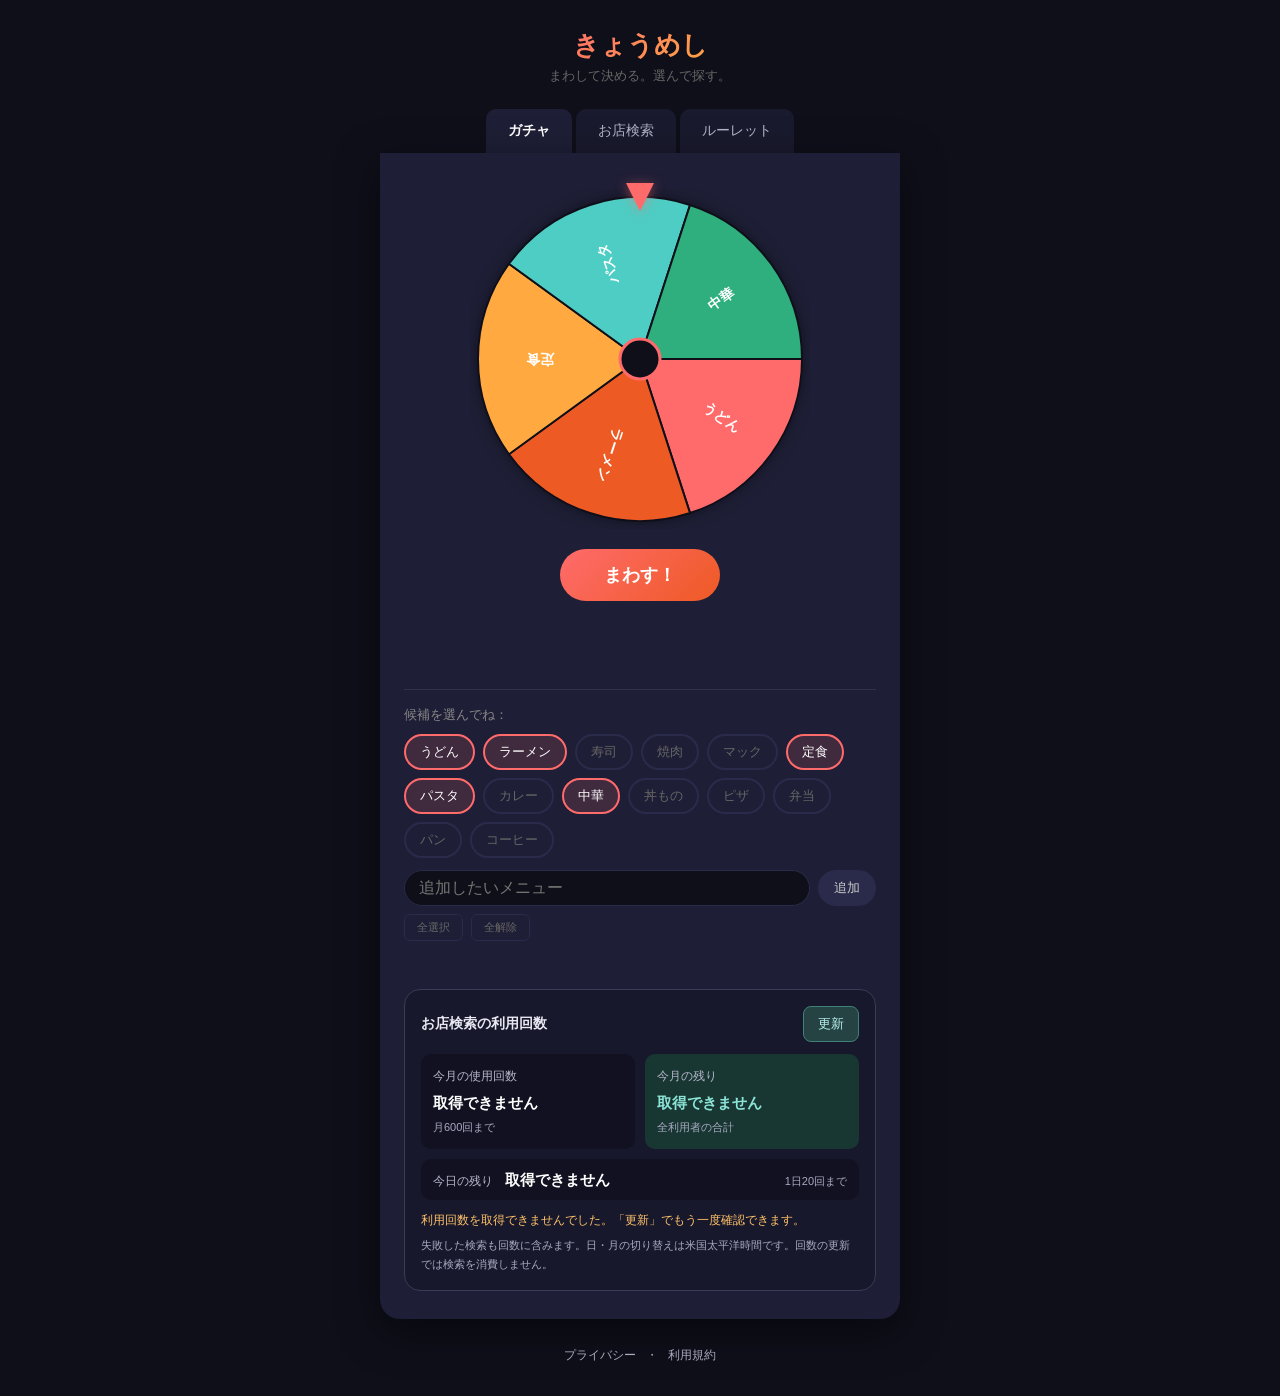
==== commit c354e417: "ガチャの初期選択を5種類に変更し、コーヒーを追加" ====
--- a/index.html
+++ b/index.html
@@ -406,26 +406,35 @@
     <p class="eyebrow">今日の気分から</p>
     <h2 id="searchTitle">評判のお店を探す</h2>
     <p class="search-intro">好きなジャンルと条件を選んで、近くのお店を検索。</p>
-    <form id="restaurantSearchForm">
+    <form id="restaurantSearchForm" novalidate>
       <fieldset class="genre-fieldset">
-        <legend>1. ジャンルを選ぶ</legend>
+        <legend>1. ジャンルを選ぶ（複数選択できます）</legend>
         <div id="genreGrid" class="genre-grid"></div>
-        <label class="free-genre-label" for="genreInput">検索するジャンル・店名（編集できます）</label>
-        <input id="genreInput" name="genre" type="text" maxlength="80" placeholder="例：そば、ハンバーグ" autocomplete="off" required>
+        <label class="free-genre-label" for="genreInput">追加のジャンル・店名（任意）</label>
+        <input id="genreInput" name="genre" type="text" maxlength="80" placeholder="例：そば（入力は1ジャンル分）" autocomplete="off">
+        <p id="genreSelectionSummary" class="genre-selection-summary" aria-live="polite"></p>
       </fieldset>
       <fieldset class="filter-fieldset">
         <legend>2. お店の条件</legend>
         <div class="filter-grid">
-          <label for="minRating">評価
+          <div class="filter-control">
+            <label for="minRating">評価</label>
             <select id="minRating" name="minRating">
               <option value="0">指定なし</option>
               <option value="3.5">★3.5以上</option>
               <option value="4" selected>★4.0以上</option>
               <option value="4.2">★4.2以上</option>
               <option value="4.5">★4.5以上</option>
+              <option value="custom">自分で入力</option>
             </select>
-          </label>
-          <label for="minReviews">口コミ件数
+            <div id="minRatingCustomField" class="custom-filter" hidden>
+              <label for="minRatingCustom">評価の下限（★）</label>
+              <input id="minRatingCustom" name="minRatingCustom" type="number" inputmode="decimal" min="0" max="5" step="any" placeholder="例：4.3" aria-describedby="minRatingCustomHint" disabled>
+              <p id="minRatingCustomHint">0〜5・小数可。0は指定なし。</p>
+            </div>
+          </div>
+          <div class="filter-control">
+            <label for="minReviews">口コミ件数</label>
             <select id="minReviews" name="minReviews">
               <option value="0">指定なし</option>
               <option value="50">50件以上</option>
@@ -433,18 +442,32 @@
               <option value="300">300件以上</option>
               <option value="500">500件以上</option>
               <option value="1000">1000件以上</option>
+              <option value="5000">5,000件以上</option>
+              <option value="custom">自分で入力</option>
             </select>
-          </label>
-          <label for="radiusKm">現在地からの距離
+            <div id="minReviewsCustomField" class="custom-filter" hidden>
+              <label for="minReviewsCustom">口コミ件数の下限（件）</label>
+              <input id="minReviewsCustom" name="minReviewsCustom" type="number" inputmode="numeric" min="0" max="1000000" step="1" placeholder="例：750" aria-describedby="minReviewsCustomHint" disabled>
+              <p id="minReviewsCustomHint">0〜1,000,000件・整数。0は指定なし。</p>
+            </div>
+          </div>
+          <div class="filter-control">
+            <label for="radiusKm">現在地からの距離</label>
             <select id="radiusKm" name="radiusKm">
               <option value="0.1">100m以内</option>
               <option value="0.5">500m以内</option>
-              <option value="1">1km以内</option>
+              <option value="1" selected>1km以内</option>
               <option value="3">3km以内</option>
-              <option value="5" selected>5km以内</option>
+              <option value="5">5km以内</option>
               <option value="10">10km以内</option>
+              <option value="custom">自分で入力</option>
             </select>
-          </label>
+            <div id="radiusKmCustomField" class="custom-filter" hidden>
+              <label for="radiusKmCustom">距離の上限（km）</label>
+              <input id="radiusKmCustom" name="radiusKmCustom" type="number" inputmode="decimal" min="0.1" max="50" step="any" placeholder="例：2.5" aria-describedby="radiusKmCustomHint" disabled>
+              <p id="radiusKmCustomHint">0.1〜50km・小数可。直線距離です。</p>
+            </div>
+          </div>
           <label for="sortOrder">並び順
             <select id="sortOrder" name="sortOrder">
               <option value="rating">評価が高い順</option>
@@ -460,8 +483,9 @@
     <div id="searchStatus" class="search-status" role="status" aria-live="polite"></div>
     <section id="searchResults" aria-labelledby="resultsTitle" hidden>
       <div class="results-heading"><h3 id="resultsTitle"></h3><span class="google-attribution" translate="no">Google Maps</span></div>
+      <p id="resultGenres" class="search-hint"></p>
       <p id="resultCriteria" class="search-hint"></p>
-      <p class="search-hint">取得できた候補の中から、条件に合うお店を最大10件表示します。</p>
+      <p class="search-hint">検索したジャンル全体から、条件に合うお店を最大10件表示します。「検索ジャンル」は検索に使った言葉で、お店の公式カテゴリではありません。</p>
       <ol id="restaurantList" class="restaurant-list"></ol>
       <a id="shortlistLink" class="primary-action shortlist-link" target="_blank" rel="noopener noreferrer" hidden>候補店をまとめてGoogleマップで開く</a>
     </section>
@@ -496,8 +520,9 @@
 const LUNCH_ITEMS = [
   'うどん', 'ラーメン', '寿司', '焼肉', 'マック',
   '定食', 'パスタ', 'カレー', '中華', '丼もの',
-  'ピザ', '弁当', 'パン'
+  'ピザ', '弁当', 'パン', 'コーヒー'
 ];
+const DEFAULT_LUNCH_SELECTION = new Set(['ラーメン', 'うどん', '定食', 'パスタ', '中華']);
 
 const COLORS = [
   '#ff6b6b', '#ee5a24', '#ffa940', '#4ecdc4', '#2eaf7d',
@@ -507,10 +532,10 @@
 
 let allLunchItems = [...LUNCH_ITEMS];
 let lunchSelected = {};
-allLunchItems.forEach(item => lunchSelected[item] = true);
+allLunchItems.forEach(item => lunchSelected[item] = DEFAULT_LUNCH_SELECTION.has(item));
 let userAddedItems = new Set();
 
-let items = [...allLunchItems];
+let items = allLunchItems.filter(item => lunchSelected[item]);
 let currentTab = 'lunch';
 let spinning = false;
 let currentAngle = 0;
--- a/search.css
+++ b/search.css
@@ -35,10 +35,15 @@
 .genre-choice { min-height: 40px; padding: 9px 16px; border: 1px solid #41415e; border-radius: 24px; color: #c7c7db; background: #19192e; font-size: 14px; cursor: pointer; }
 .genre-choice[aria-pressed="true"] { color: #fff; border-color: #4ecdc4; background: #244342; box-shadow: 0 0 0 1px #4ecdc4; }
 .free-genre-label { display: block; font-size: 12px; color: #b7b7cc; margin-bottom: 8px; }
+.genre-selection-summary { margin-top: 12px; color: #b9f1ec; font-size: 12px; line-height: 1.8; }
 .search-panel input, .search-panel select { width: 100%; min-height: 46px; border: 1px solid #45455e; border-radius: 10px; padding: 10px 12px; background: #131324; color: #eee; font: inherit; font-size: 16px; }
 .search-panel input::placeholder { color: #9292ac; }
-.filter-grid { display: grid; grid-template-columns: repeat(2, minmax(0, 1fr)); gap: 14px 12px; }
+.filter-grid { display: grid; grid-template-columns: repeat(2, minmax(0, 1fr)); align-items: start; gap: 14px 12px; }
+.filter-control { display: grid; align-content: start; gap: 8px; min-width: 0; }
 .filter-grid label { display: grid; gap: 8px; font-size: 12px; color: #b7b7cc; min-width: 0; }
+.custom-filter { display: grid; gap: 8px; padding: 10px; border: 1px solid #3f807b; border-radius: 10px; background: #182b2c; }
+.custom-filter p { color: #b7c9c6; font-size: 11px; line-height: 1.7; }
+.search-panel input[aria-invalid="true"] { border-color: #ffa940; }
 .primary-action { display: block; width: 100%; min-height: 48px; padding: 13px 14px; border: 0; border-radius: 12px; background: linear-gradient(135deg, #4ecdc4, #238b71); color: #fff; font-size: 15px; font-weight: bold; text-align: center; text-decoration: none; line-height: 1.5; cursor: pointer; }
 .primary-action:hover { filter: brightness(1.08); }
 .result-area .primary-action { margin-top: 14px; }
@@ -46,7 +51,7 @@
 .search-hint { font-size: 12px; line-height: 1.7; color: #a9a9c0; margin: 10px 0; }
 .search-status { margin: 18px 0 12px; padding: 12px 14px; background: #161629; border-left: 3px solid #4ecdc4; border-radius: 6px; font-size: 13px; line-height: 1.8; color: #d8d8e4; }
 .search-status:empty { display: none; }
-.search-status[data-state="error"], .search-status[data-state="unavailable"] { border-color: #ffa940; }
+.search-status[data-state="error"], .search-status[data-state="unavailable"], .search-status[data-state="partial"] { border-color: #ffa940; }
 .results-heading { display: flex; flex-wrap: wrap; align-items: center; justify-content: space-between; gap: 8px; margin-top: 24px; }
 .results-heading h3 { font-size: 18px; }
 .google-attribution { color: #fff; font-family: Arial, sans-serif; font-size: 14px; font-weight: 400; white-space: nowrap; }
@@ -55,6 +60,9 @@
 .restaurant-card h4 { font-size: 17px; line-height: 1.6; margin-bottom: 6px; }
 .restaurant-stats { display: flex; flex-wrap: wrap; align-items: center; gap: 6px 14px; font-size: 13px; color: #b8b8d0; line-height: 1.8; }
 .restaurant-rating { color: #ffc267; font-size: 16px; font-weight: bold; }
+.restaurant-genres { display: flex; flex-wrap: wrap; align-items: center; gap: 6px; margin-top: 10px; font-size: 12px; }
+.restaurant-genres-label { color: #b7b7cc; }
+.restaurant-genre-tag { padding: 3px 8px; border-radius: 6px; background: #244342; color: #b9f1ec; overflow-wrap: anywhere; }
 .restaurant-link { display: inline-block; margin-top: 10px; padding: 10px 0 4px; color: #86dcd6; font-size: 14px; text-decoration: none; }
 .restaurant-attributions { color: #b7b7cc; font-size: 12px; margin-top: 8px; }
 .restaurant-attributions a { color: #b7c9f6; }
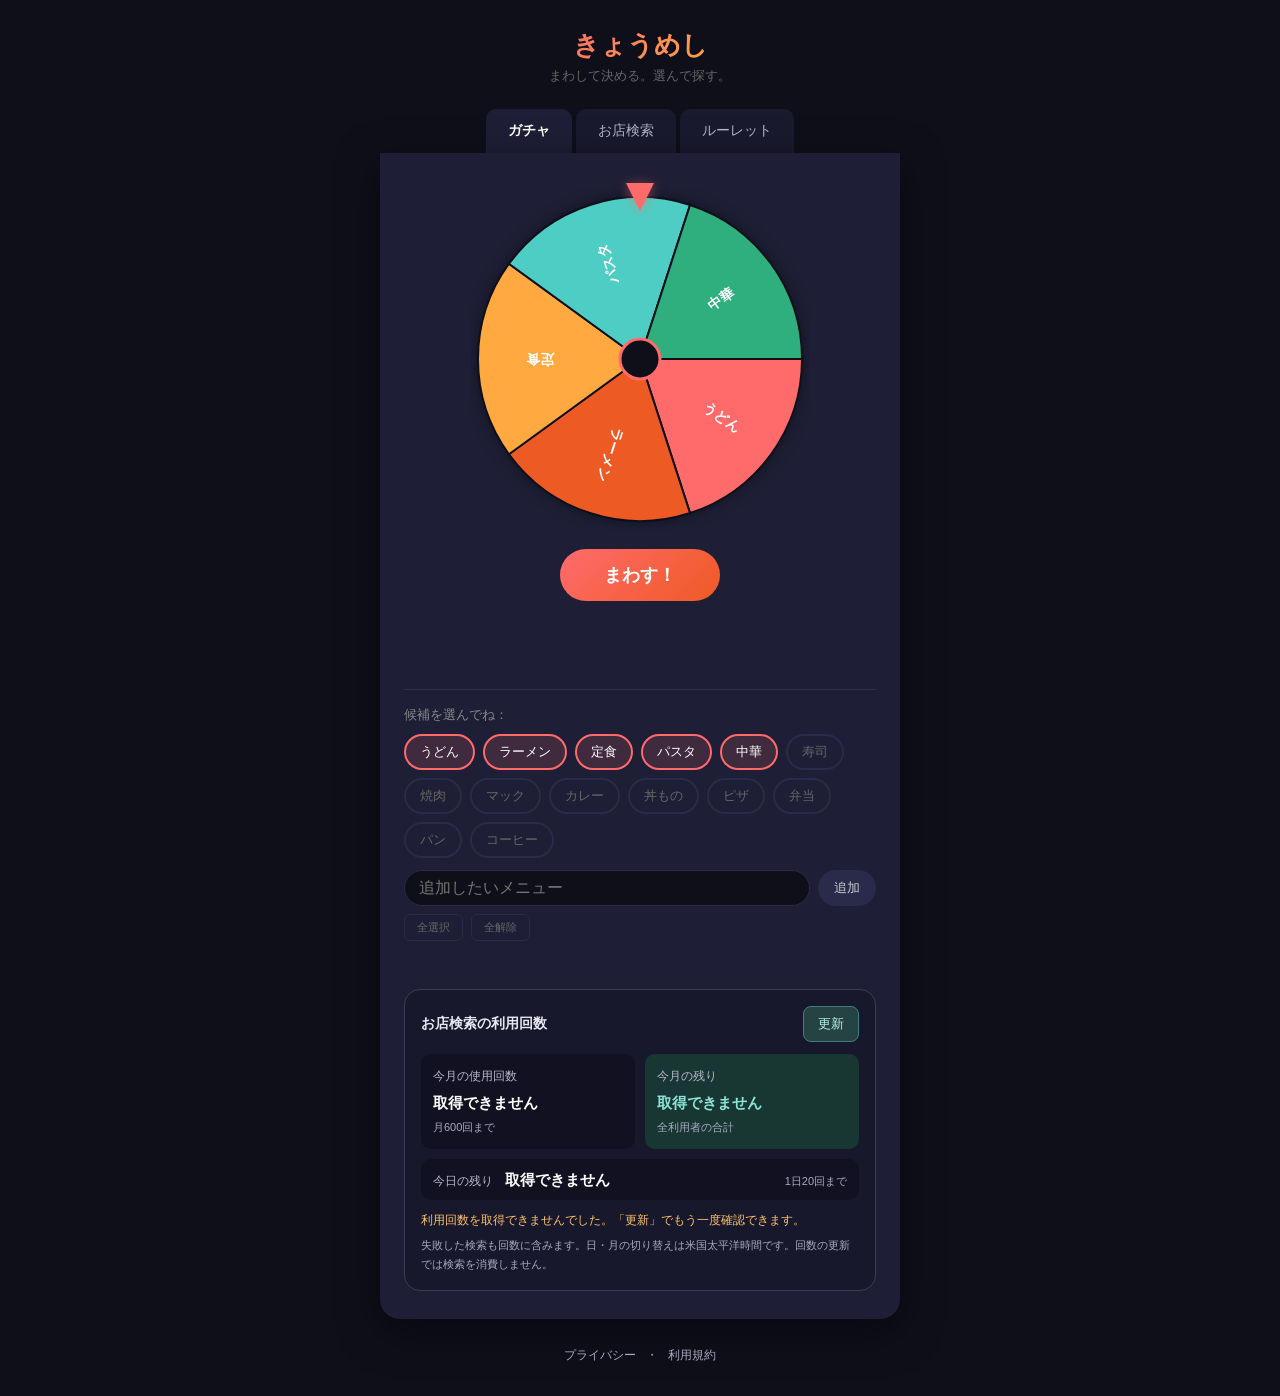
==== commit 11a930f7: "ガチャの選択中候補を一覧の先頭に表示" ====
--- a/index.html
+++ b/index.html
@@ -757,12 +757,17 @@
     .forEach(control => { control.disabled = busy; });
 }
 
-function buildLunchGrid() {
+function buildLunchGrid(focusName) {
   const grid = document.getElementById('lunchGrid');
   grid.innerHTML = '';
-  allLunchItems.forEach(name => {
+  const orderedItems = [
+    ...allLunchItems.filter(name => lunchSelected[name]),
+    ...allLunchItems.filter(name => !lunchSelected[name])
+  ];
+  orderedItems.forEach(name => {
     const btn = document.createElement('button');
     btn.className = 'item-toggle' + (lunchSelected[name] ? ' active' : '');
+    btn.setAttribute('aria-pressed', String(lunchSelected[name]));
     btn.appendChild(document.createTextNode(name));
 
     if (userAddedItems.has(name)) {
@@ -775,10 +780,11 @@
 
     btn.onclick = () => {
       lunchSelected[name] = !lunchSelected[name];
-      btn.classList.toggle('active');
+      buildLunchGrid(name);
       updateLunchItems();
     };
     grid.appendChild(btn);
+    if (name === focusName) btn.focus({ preventScroll: true });
   });
 }
 
